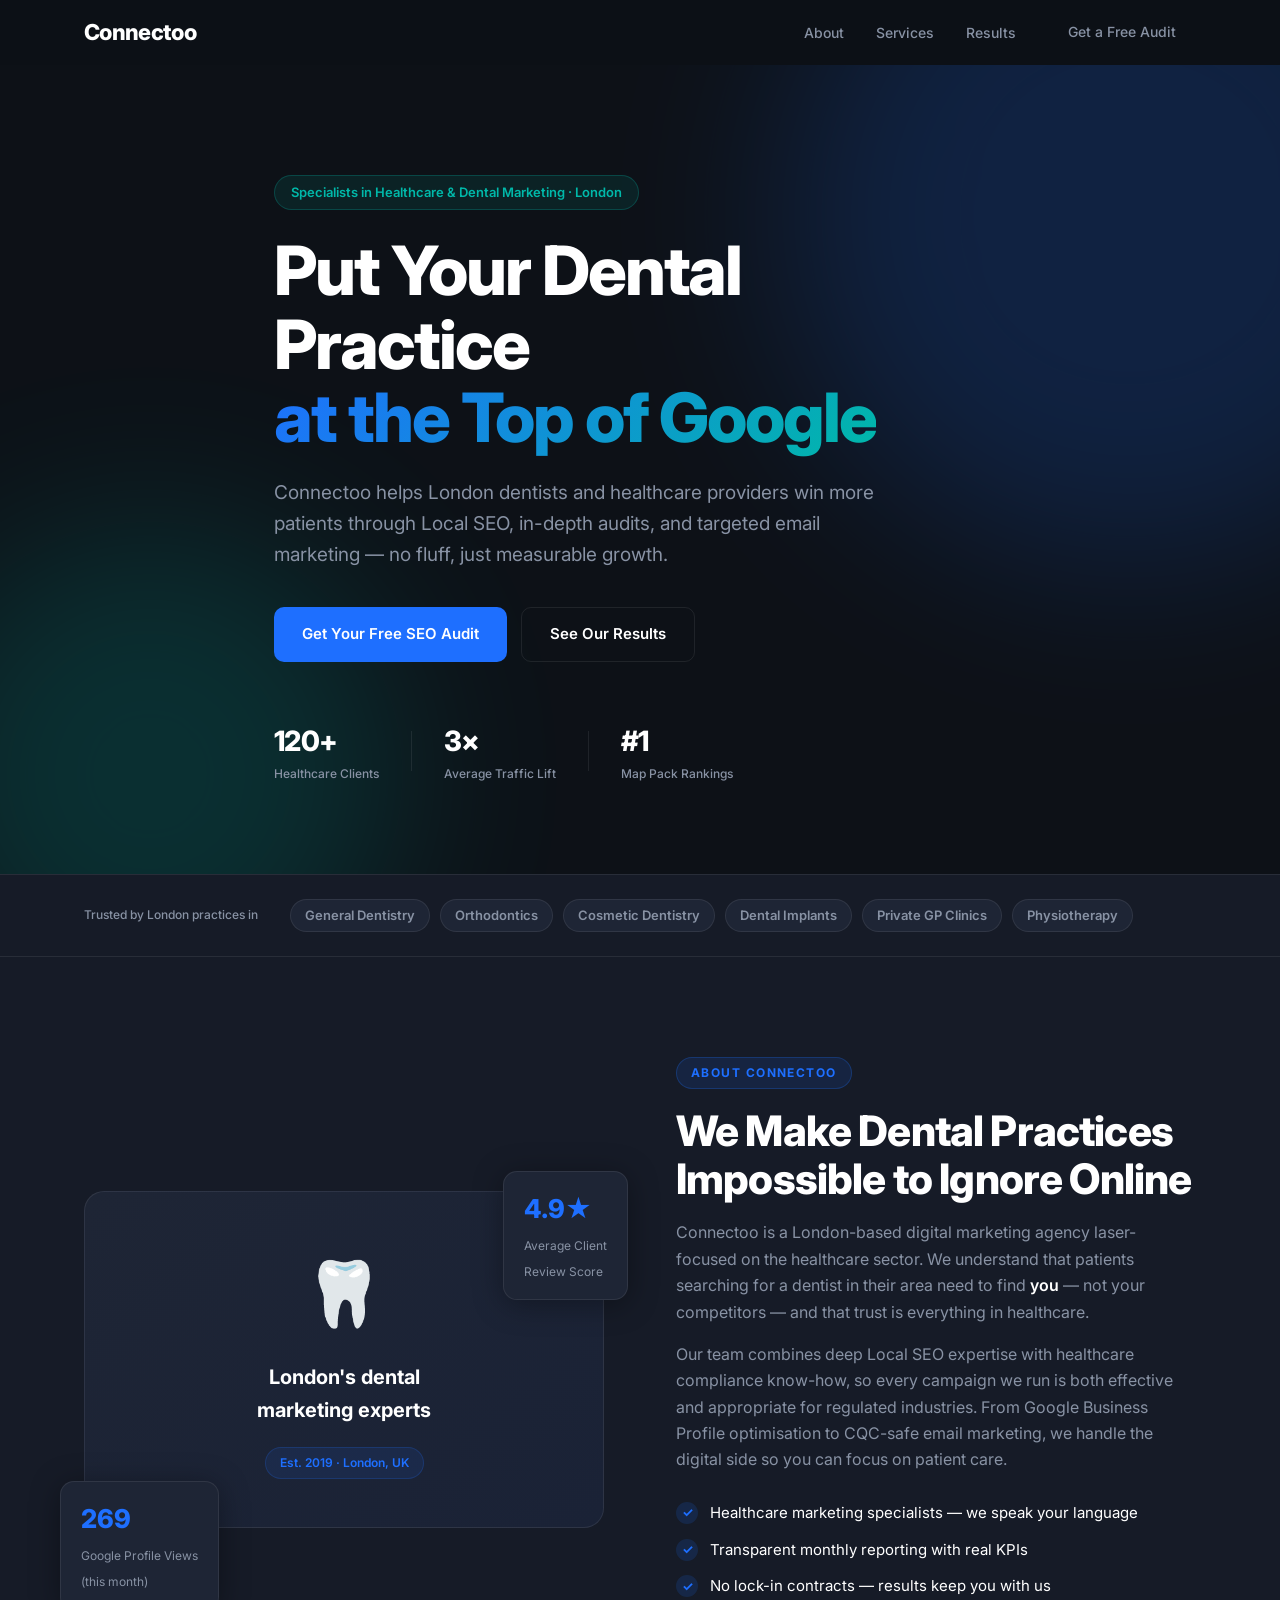
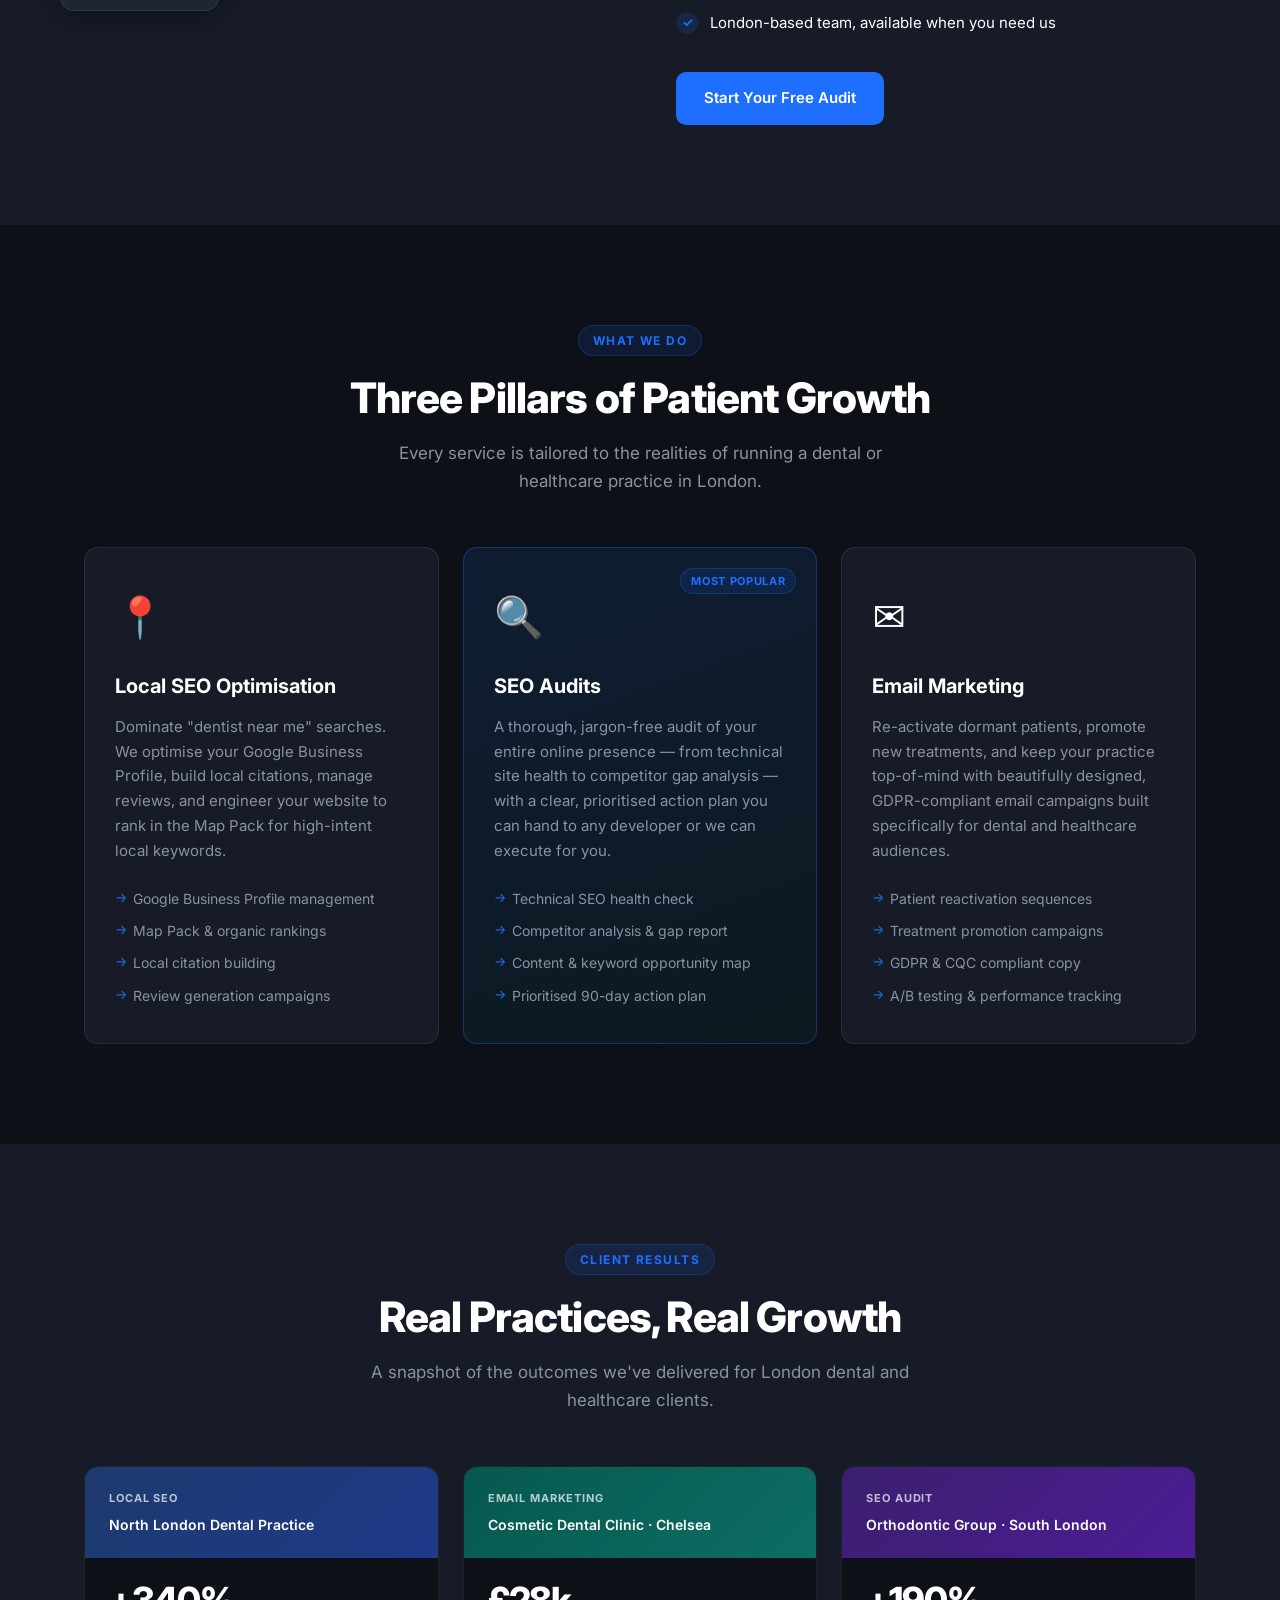
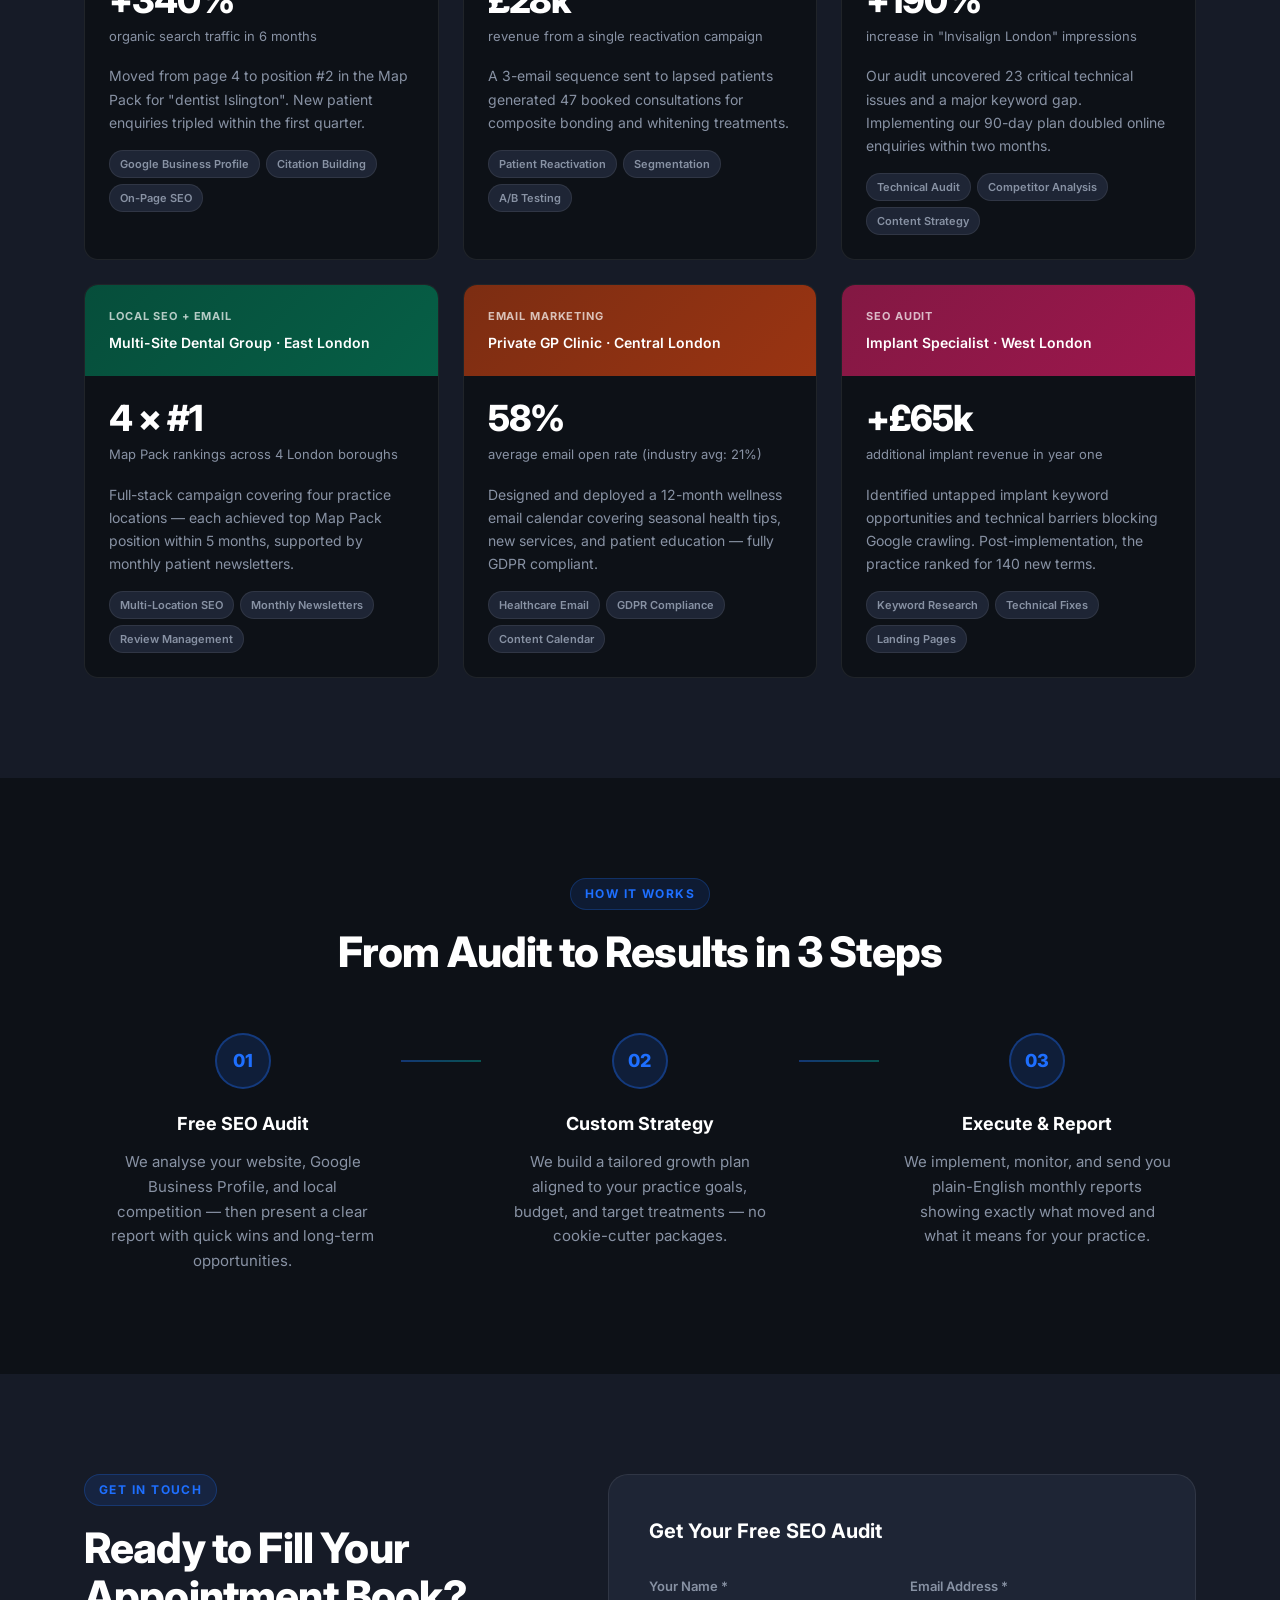
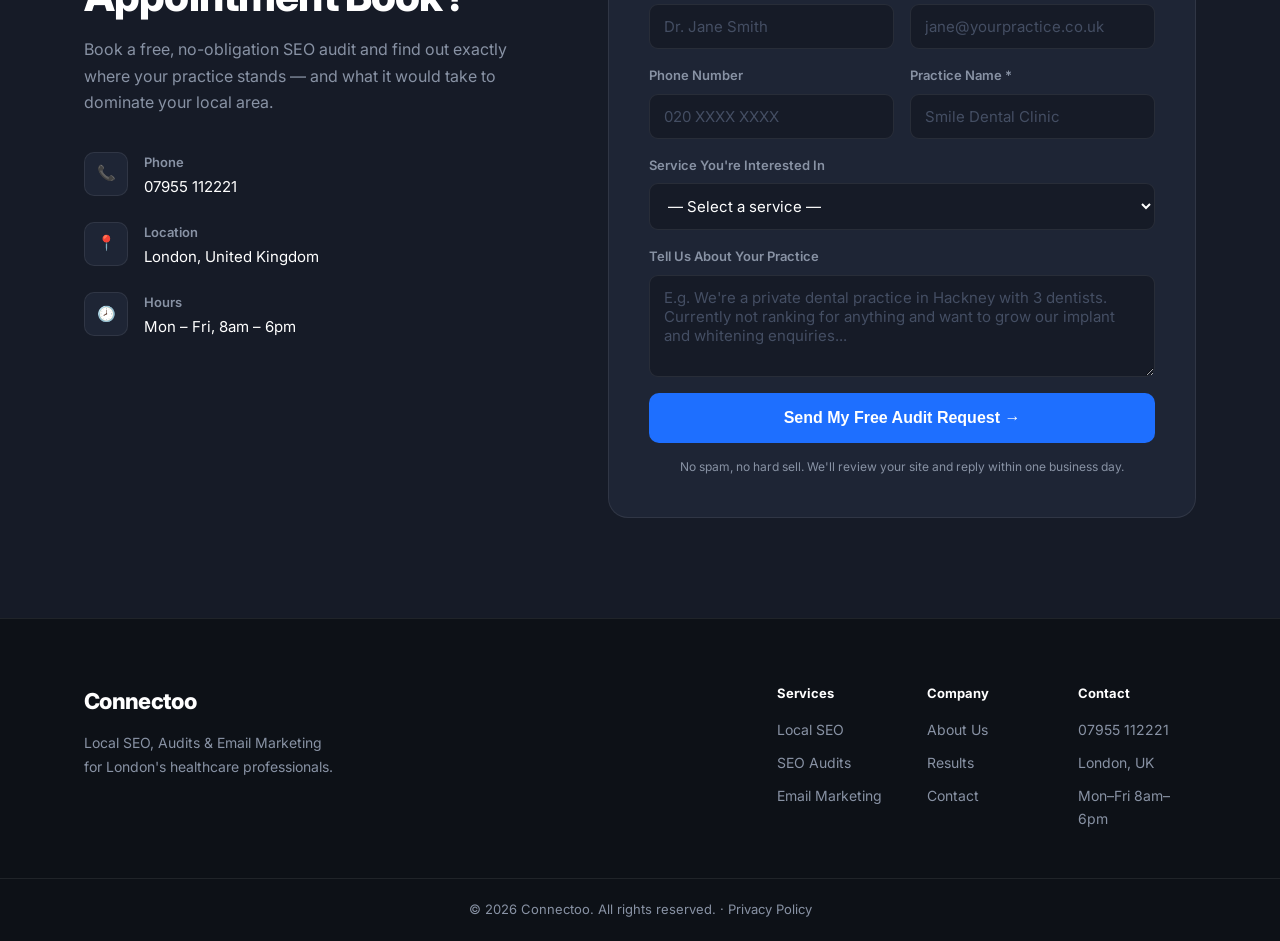
==== index.html @ f4552150 "Update index.html" ====
<!DOCTYPE html>
<html lang="en">
<head>
  <meta charset="UTF-8" />
  <meta name="viewport" content="width=device-width, initial-scale=1.0" />
  <title>Connectoo — Local SEO & Email Marketing for London Dentists</title>
  <link rel="stylesheet" href="style.css" />
  <link href="https://fonts.googleapis.com/css2?family=Inter:wght@300;400;500;600;700;800&display=swap" rel="stylesheet" />
</head>
<body>

  <!-- NAV -->
  <nav class="nav">
    <div class="container nav__inner">
      <a href="#" class="nav__logo">Connectoo</a>
      <ul class="nav__links">
        <li><a href="#about">About</a></li>
        <li><a href="#services">Services</a></li>
        <li><a href="#gallery">Results</a></li>
        <li><a href="#contact" class="btn btn--sm">Get a Free Audit</a></li>
      </ul>
      <button class="nav__burger" id="burger" aria-label="Toggle menu">
        <span></span><span></span><span></span>
      </button>
    </div>
  </nav>

  <!-- HERO -->
  <header class="hero">
    <div class="container hero__inner">
      <div class="hero__badge">Specialists in Healthcare & Dental Marketing · London</div>
      <h1 class="hero__headline">
        Put Your Dental Practice<br />
        <span class="gradient-text">at the Top of Google</span>
      </h1>
      <p class="hero__sub">
        Connectoo helps London dentists and healthcare providers win more patients through
        Local SEO, in-depth audits, and targeted email marketing — no fluff, just measurable growth.
      </p>
      <div class="hero__cta">
        <a href="#contact" class="btn btn--primary">Get Your Free SEO Audit</a>
        <a href="#gallery" class="btn btn--ghost">See Our Results</a>
      </div>
      <div class="hero__stats">
        <div class="stat">
          <span class="stat__num">120+</span>
          <span class="stat__label">Healthcare Clients</span>
        </div>
        <div class="stat__divider"></div>
        <div class="stat">
          <span class="stat__num">3×</span>
          <span class="stat__label">Average Traffic Lift</span>
        </div>
        <div class="stat__divider"></div>
        <div class="stat">
          <span class="stat__num">#1</span>
          <span class="stat__label">Map Pack Rankings</span>
        </div>
      </div>
    </div>
    <div class="hero__blob hero__blob--1"></div>
    <div class="hero__blob hero__blob--2"></div>
  </header>

  <!-- TRUST BAR -->
  <section class="trust">
    <div class="container trust__inner">
      <p class="trust__label">Trusted by London practices in</p>
      <div class="trust__logos">
        <span>General Dentistry</span>
        <span>Orthodontics</span>
        <span>Cosmetic Dentistry</span>
        <span>Dental Implants</span>
        <span>Private GP Clinics</span>
        <span>Physiotherapy</span>
      </div>
    </div>
  </section>

  <!-- ABOUT -->
  <section class="about section" id="about">
    <div class="container about__inner">
      <div class="about__image">
        <div class="about__image-card">
          <div class="about__image-icon">🦷</div>
          <p class="about__image-tagline">London's dental<br/>marketing experts</p>
          <div class="about__badge-pill">Est. 2019 · London, UK</div>
        </div>
        <div class="about__metric-card about__metric-card--1">
          <span class="about__metric-num">269</span>
          <span class="about__metric-label">Google Profile Views<br/>(this month)</span>
        </div>
        <div class="about__metric-card about__metric-card--2">
          <span class="about__metric-num">4.9★</span>
          <span class="about__metric-label">Average Client<br/>Review Score</span>
        </div>
      </div>
      <div class="about__content">
        <div class="section-label">About Connectoo</div>
        <h2 class="section-heading">We Make Dental Practices<br/>Impossible to Ignore Online</h2>
        <p>
          Connectoo is a London-based digital marketing agency laser-focused on the healthcare
          sector. We understand that patients searching for a dentist in their area need to find
          <em>you</em> — not your competitors — and that trust is everything in healthcare.
        </p>
        <p>
          Our team combines deep Local SEO expertise with healthcare compliance know-how,
          so every campaign we run is both effective and appropriate for regulated industries.
          From Google Business Profile optimisation to CQC-safe email marketing, we handle
          the digital side so you can focus on patient care.
        </p>
        <ul class="about__list">
          <li>
            <span class="about__list-icon">✓</span>
            Healthcare marketing specialists — we speak your language
          </li>
          <li>
            <span class="about__list-icon">✓</span>
            Transparent monthly reporting with real KPIs
          </li>
          <li>
            <span class="about__list-icon">✓</span>
            No lock-in contracts — results keep you with us
          </li>
          <li>
            <span class="about__list-icon">✓</span>
            London-based team, available when you need us
          </li>
        </ul>
        <a href="#contact" class="btn btn--primary">Start Your Free Audit</a>
      </div>
    </div>
  </section>

  <!-- SERVICES -->
  <section class="services section" id="services">
    <div class="container">
      <div class="section-label center">What We Do</div>
      <h2 class="section-heading center">Three Pillars of Patient Growth</h2>
      <p class="section-sub center">
        Every service is tailored to the realities of running a dental or healthcare practice in London.
      </p>
      <div class="services__grid">

        <div class="service-card">
          <div class="service-card__icon">📍</div>
          <h3>Local SEO Optimisation</h3>
          <p>
            Dominate "dentist near me" searches. We optimise your Google Business Profile,
            build local citations, manage reviews, and engineer your website to rank in
            the Map Pack for high-intent local keywords.
          </p>
          <ul class="service-card__list">
            <li>Google Business Profile management</li>
            <li>Map Pack & organic rankings</li>
            <li>Local citation building</li>
            <li>Review generation campaigns</li>
          </ul>
        </div>

        <div class="service-card service-card--featured">
          <div class="service-card__ribbon">Most Popular</div>
          <div class="service-card__icon">🔍</div>
          <h3>SEO Audits</h3>
          <p>
            A thorough, jargon-free audit of your entire online presence — from technical
            site health to competitor gap analysis — with a clear, prioritised action plan
            you can hand to any developer or we can execute for you.
          </p>
          <ul class="service-card__list">
            <li>Technical SEO health check</li>
            <li>Competitor analysis & gap report</li>
            <li>Content & keyword opportunity map</li>
            <li>Prioritised 90-day action plan</li>
          </ul>
        </div>

        <div class="service-card">
          <div class="service-card__icon">✉️</div>
          <h3>Email Marketing</h3>
          <p>
            Re-activate dormant patients, promote new treatments, and keep your practice
            top-of-mind with beautifully designed, GDPR-compliant email campaigns built
            specifically for dental and healthcare audiences.
          </p>
          <ul class="service-card__list">
            <li>Patient reactivation sequences</li>
            <li>Treatment promotion campaigns</li>
            <li>GDPR & CQC compliant copy</li>
            <li>A/B testing & performance tracking</li>
          </ul>
        </div>

      </div>
    </div>
  </section>

  <!-- GALLERY / RESULTS -->
  <section class="gallery section" id="gallery">
    <div class="container">
      <div class="section-label center">Client Results</div>
      <h2 class="section-heading center">Real Practices, Real Growth</h2>
      <p class="section-sub center">
        A snapshot of the outcomes we've delivered for London dental and healthcare clients.
      </p>
      <div class="gallery__grid">

        <div class="gallery__card">
          <div class="gallery__card-header gallery__card-header--blue">
            <span class="gallery__card-tag">Local SEO</span>
            <span class="gallery__card-type">North London Dental Practice</span>
          </div>
          <div class="gallery__card-body">
            <div class="gallery__metric">
              <span class="gallery__metric-big">+340%</span>
              <span class="gallery__metric-desc">organic search traffic in 6 months</span>
            </div>
            <p>Moved from page 4 to position #2 in the Map Pack for "dentist Islington". New patient enquiries tripled within the first quarter.</p>
            <div class="gallery__tags">
              <span>Google Business Profile</span>
              <span>Citation Building</span>
              <span>On-Page SEO</span>
            </div>
          </div>
        </div>

        <div class="gallery__card">
          <div class="gallery__card-header gallery__card-header--teal">
            <span class="gallery__card-tag">Email Marketing</span>
            <span class="gallery__card-type">Cosmetic Dental Clinic · Chelsea</span>
          </div>
          <div class="gallery__card-body">
            <div class="gallery__metric">
              <span class="gallery__metric-big">£28k</span>
              <span class="gallery__metric-desc">revenue from a single reactivation campaign</span>
            </div>
            <p>A 3-email sequence sent to lapsed patients generated 47 booked consultations for composite bonding and whitening treatments.</p>
            <div class="gallery__tags">
              <span>Patient Reactivation</span>
              <span>Segmentation</span>
              <span>A/B Testing</span>
            </div>
          </div>
        </div>

        <div class="gallery__card">
          <div class="gallery__card-header gallery__card-header--purple">
            <span class="gallery__card-tag">SEO Audit</span>
            <span class="gallery__card-type">Orthodontic Group · South London</span>
          </div>
          <div class="gallery__card-body">
            <div class="gallery__metric">
              <span class="gallery__metric-big">+190%</span>
              <span class="gallery__metric-desc">increase in "Invisalign London" impressions</span>
            </div>
            <p>Our audit uncovered 23 critical technical issues and a major keyword gap. Implementing our 90-day plan doubled online enquiries within two months.</p>
            <div class="gallery__tags">
              <span>Technical Audit</span>
              <span>Competitor Analysis</span>
              <span>Content Strategy</span>
            </div>
          </div>
        </div>

        <div class="gallery__card">
          <div class="gallery__card-header gallery__card-header--green">
            <span class="gallery__card-tag">Local SEO + Email</span>
            <span class="gallery__card-type">Multi-Site Dental Group · East London</span>
          </div>
          <div class="gallery__card-body">
            <div class="gallery__metric">
              <span class="gallery__metric-big">4 × #1</span>
              <span class="gallery__metric-desc">Map Pack rankings across 4 London boroughs</span>
            </div>
            <p>Full-stack campaign covering four practice locations — each achieved top Map Pack position within 5 months, supported by monthly patient newsletters.</p>
            <div class="gallery__tags">
              <span>Multi-Location SEO</span>
              <span>Monthly Newsletters</span>
              <span>Review Management</span>
            </div>
          </div>
        </div>

        <div class="gallery__card">
          <div class="gallery__card-header gallery__card-header--orange">
            <span class="gallery__card-tag">Email Marketing</span>
            <span class="gallery__card-type">Private GP Clinic · Central London</span>
          </div>
          <div class="gallery__card-body">
            <div class="gallery__metric">
              <span class="gallery__metric-big">58%</span>
              <span class="gallery__metric-desc">average email open rate (industry avg: 21%)</span>
            </div>
            <p>Designed and deployed a 12-month wellness email calendar covering seasonal health tips, new services, and patient education — fully GDPR compliant.</p>
            <div class="gallery__tags">
              <span>Healthcare Email</span>
              <span>GDPR Compliance</span>
              <span>Content Calendar</span>
            </div>
          </div>
        </div>

        <div class="gallery__card">
          <div class="gallery__card-header gallery__card-header--pink">
            <span class="gallery__card-tag">SEO Audit</span>
            <span class="gallery__card-type">Implant Specialist · West London</span>
          </div>
          <div class="gallery__card-body">
            <div class="gallery__metric">
              <span class="gallery__metric-big">+£65k</span>
              <span class="gallery__metric-desc">additional implant revenue in year one</span>
            </div>
            <p>Identified untapped implant keyword opportunities and technical barriers blocking Google crawling. Post-implementation, the practice ranked for 140 new terms.</p>
            <div class="gallery__tags">
              <span>Keyword Research</span>
              <span>Technical Fixes</span>
              <span>Landing Pages</span>
            </div>
          </div>
        </div>

      </div>
    </div>
  </section>

  <!-- PROCESS -->
  <section class="process section">
    <div class="container">
      <div class="section-label center">How It Works</div>
      <h2 class="section-heading center">From Audit to Results in 3 Steps</h2>
      <div class="process__steps">
        <div class="process__step">
          <div class="process__step-num">01</div>
          <h3>Free SEO Audit</h3>
          <p>We analyse your website, Google Business Profile, and local competition — then present a clear report with quick wins and long-term opportunities.</p>
        </div>
        <div class="process__connector"></div>
        <div class="process__step">
          <div class="process__step-num">02</div>
          <h3>Custom Strategy</h3>
          <p>We build a tailored growth plan aligned to your practice goals, budget, and target treatments — no cookie-cutter packages.</p>
        </div>
        <div class="process__connector"></div>
        <div class="process__step">
          <div class="process__step-num">03</div>
          <h3>Execute & Report</h3>
          <p>We implement, monitor, and send you plain-English monthly reports showing exactly what moved and what it means for your practice.</p>
        </div>
      </div>
    </div>
  </section>

  <!-- CONTACT -->
  <section class="contact section" id="contact">
    <div class="container contact__inner">
      <div class="contact__info">
        <div class="section-label">Get in Touch</div>
        <h2 class="section-heading">Ready to Fill Your<br/>Appointment Book?</h2>
        <p>
          Book a free, no-obligation SEO audit and find out exactly where your practice
          stands — and what it would take to dominate your local area.
        </p>
        <div class="contact__details">
          <div class="contact__detail">
            <span class="contact__detail-icon">📞</span>
            <div>
              <strong>Phone</strong>
              <a href="tel:07955112221">07955 112221</a>
            </div>
          </div>
          <div class="contact__detail">
            <span class="contact__detail-icon">📍</span>
            <div>
              <strong>Location</strong>
              <span>London, United Kingdom</span>
            </div>
          </div>
          <div class="contact__detail">
            <span class="contact__detail-icon">🕗</span>
            <div>
              <strong>Hours</strong>
              <span>Mon – Fri, 8am – 6pm</span>
            </div>
          </div>
        </div>
      </div>
      <div class="contact__form-wrap">
        <form class="contact__form" id="contactForm" novalidate>
          <h3>Get Your Free SEO Audit</h3>
          <div class="form__row">
            <div class="form__group">
              <label for="name">Your Name *</label>
              <input type="text" id="name" name="name" placeholder="Dr. Jane Smith" required />
            </div>
            <div class="form__group">
              <label for="email">Email Address *</label>
              <input type="email" id="email" name="email" placeholder="jane@yourpractice.co.uk" required />
            </div>
          </div>
          <div class="form__row">
            <div class="form__group">
              <label for="phone">Phone Number</label>
              <input type="tel" id="phone" name="phone" placeholder="020 XXXX XXXX" />
            </div>
            <div class="form__group">
              <label for="practice">Practice Name *</label>
              <input type="text" id="practice" name="practice" placeholder="Smile Dental Clinic" required />
            </div>
          </div>
          <div class="form__group">
            <label for="service">Service You're Interested In</label>
            <select id="service" name="service">
              <option value="">— Select a service —</option>
              <option value="local-seo">Local SEO Optimisation</option>
              <option value="audit">SEO Audit</option>
              <option value="email">Email Marketing</option>
              <option value="all">Full Growth Package</option>
            </select>
          </div>
          <div class="form__group">
            <label for="message">Tell Us About Your Practice</label>
            <textarea id="message" name="message" rows="4" placeholder="E.g. We're a private dental practice in Hackney with 3 dentists. Currently not ranking for anything and want to grow our implant and whitening enquiries..."></textarea>
          </div>
          <button type="submit" class="btn btn--primary btn--full">
            Send My Free Audit Request →
          </button>
          <p class="form__disclaimer">
            No spam, no hard sell. We'll review your site and reply within one business day.
          </p>
          <div class="form__success" id="formSuccess">
            ✅ Thank you! We'll be in touch within one business day.
          </div>
        </form>
      </div>
    </div>
  </section>

  <!-- FOOTER -->
  <footer class="footer">
    <div class="container footer__inner">
      <div class="footer__brand">
        <span class="nav__logo">Connectoo</span>
        <p>Local SEO, Audits & Email Marketing<br/>for London's healthcare professionals.</p>
      </div>
      <div class="footer__links">
        <div class="footer__col">
          <strong>Services</strong>
          <a href="#services">Local SEO</a>
          <a href="#services">SEO Audits</a>
          <a href="#services">Email Marketing</a>
        </div>
        <div class="footer__col">
          <strong>Company</strong>
          <a href="#about">About Us</a>
          <a href="#gallery">Results</a>
          <a href="#contact">Contact</a>
        </div>
        <div class="footer__col">
          <strong>Contact</strong>
          <a href="tel:07955112221">07955 112221</a>
          <span>London, UK</span>
          <span>Mon–Fri 8am–6pm</span>
        </div>
      </div>
    </div>
    <div class="footer__bottom">
      <p>© 2026 Connectoo. All rights reserved. · <a href="#">Privacy Policy</a></p>
    </div>
  </footer>

  <script>
    // Mobile nav toggle
    const burger = document.getElementById('burger');
    const navLinks = document.querySelector('.nav__links');
    burger.addEventListener('click', () => {
      navLinks.classList.toggle('nav__links--open');
      burger.classList.toggle('nav__burger--open');
    });

    // Smooth scroll for nav links
    document.querySelectorAll('a[href^="#"]').forEach(a => {
      a.addEventListener('click', e => {
        const target = document.querySelector(a.getAttribute('href'));
        if (target) {
          e.preventDefault();
          navLinks.classList.remove('nav__links--open');
          target.scrollIntoView({ behavior: 'smooth', block: 'start' });
        }
      });
    });

    // Sticky nav shadow
    window.addEventListener('scroll', () => {
      document.querySelector('.nav').classList.toggle('nav--scrolled', window.scrollY > 10);
    });

    // Form submit
    document.getElementById('contactForm').addEventListener('submit', function(e) {
      e.preventDefault();
      const required = this.querySelectorAll('[required]');
      let valid = true;
      required.forEach(field => {
        field.classList.remove('error');
        if (!field.value.trim()) { field.classList.add('error'); valid = false; }
      });
      if (valid) {
        this.querySelectorAll('input,select,textarea,button').forEach(el => el.disabled = true);
        document.getElementById('formSuccess').style.display = 'block';
      }
    });
  </script>

</body>
</html>
---- style.css ----
/* ============================================================
   CONNECTOO — style.css
   ============================================================ */

*, *::before, *::after { box-sizing: border-box; margin: 0; padding: 0; }

:root {
  --blue:    #1e6fff;
  --blue-dk: #1358d6;
  --teal:    #00b8a9;
  --purple:  #7c3aed;
  --green:   #059669;
  --orange:  #ea580c;
  --pink:    #db2777;
  --dark:    #0d1117;
  --dark-2:  #161b27;
  --dark-3:  #1e2535;
  --muted:   #8892a4;
  --border:  rgba(255,255,255,0.08);
  --white:   #ffffff;
  --radius:  14px;
  --shadow:  0 4px 30px rgba(0,0,0,0.35);
}

html { scroll-behavior: smooth; }

body {
  font-family: 'Inter', system-ui, sans-serif;
  background: var(--dark);
  color: var(--white);
  line-height: 1.65;
  font-size: 16px;
  overflow-x: hidden;
}

/* ---- UTILITIES ---- */
.container { max-width: 1160px; margin: 0 auto; padding: 0 24px; }
.section    { padding: 100px 0; }
.center     { text-align: center; }

.section-label {
  display: inline-block;
  font-size: 12px;
  font-weight: 700;
  letter-spacing: .12em;
  text-transform: uppercase;
  color: var(--blue);
  background: rgba(30,111,255,.12);
  border: 1px solid rgba(30,111,255,.25);
  border-radius: 99px;
  padding: 5px 14px;
  margin-bottom: 18px;
}
.section-label.center { display: table; margin-left: auto; margin-right: auto; }

.section-heading {
  font-size: clamp(28px, 4vw, 42px);
  font-weight: 800;
  line-height: 1.15;
  margin-bottom: 16px;
  letter-spacing: -.02em;
}

.section-sub {
  color: var(--muted);
  max-width: 560px;
  margin: 0 auto 52px;
  font-size: 17px;
}

.gradient-text {
  background: linear-gradient(135deg, var(--blue) 0%, var(--teal) 100%);
  -webkit-background-clip: text;
  -webkit-text-fill-color: transparent;
  background-clip: text;
}

/* ---- BUTTONS ---- */
.btn {
  display: inline-flex;
  align-items: center;
  gap: 8px;
  padding: 14px 28px;
  border-radius: 10px;
  font-weight: 600;
  font-size: 15px;
  text-decoration: none;
  cursor: pointer;
  border: none;
  transition: all .2s ease;
  white-space: nowrap;
}
.btn--sm    { padding: 9px 20px; font-size: 14px; }
.btn--full  { width: 100%; justify-content: center; font-size: 16px; padding: 16px; }
.btn--primary {
  background: var(--blue);
  color: var(--white);
}
.btn--primary:hover { background: var(--blue-dk); transform: translateY(-1px); box-shadow: 0 6px 24px rgba(30,111,255,.45); }
.btn--ghost {
  background: transparent;
  color: var(--white);
  border: 1px solid var(--border);
}
.btn--ghost:hover { border-color: rgba(255,255,255,.3); background: rgba(255,255,255,.06); }

/* ============================================================
   NAV
   ============================================================ */
.nav {
  position: sticky;
  top: 0;
  z-index: 100;
  background: rgba(13,17,23,.8);
  backdrop-filter: blur(16px);
  -webkit-backdrop-filter: blur(16px);
  border-bottom: 1px solid transparent;
  transition: border-color .3s, box-shadow .3s;
}
.nav--scrolled { border-bottom-color: var(--border); box-shadow: 0 2px 20px rgba(0,0,0,.4); }

.nav__inner {
  display: flex;
  align-items: center;
  justify-content: space-between;
  height: 64px;
}

.nav__logo {
  font-size: 22px;
  font-weight: 800;
  text-decoration: none;
  color: var(--white);
  letter-spacing: -.03em;
}

.nav__links {
  display: flex;
  align-items: center;
  gap: 32px;
  list-style: none;
}
.nav__links a {
  text-decoration: none;
  color: var(--muted);
  font-size: 14px;
  font-weight: 500;
  transition: color .2s;
}
.nav__links a:hover { color: var(--white); }

.nav__burger {
  display: none;
  flex-direction: column;
  gap: 5px;
  background: none;
  border: none;
  cursor: pointer;
  padding: 4px;
}
.nav__burger span {
  display: block;
  width: 22px;
  height: 2px;
  background: var(--white);
  border-radius: 2px;
  transition: all .25s;
}
.nav__burger--open span:nth-child(1) { transform: translateY(7px) rotate(45deg); }
.nav__burger--open span:nth-child(2) { opacity: 0; }
.nav__burger--open span:nth-child(3) { transform: translateY(-7px) rotate(-45deg); }

/* ============================================================
   HERO
   ============================================================ */
.hero {
  position: relative;
  padding: 110px 0 90px;
  overflow: hidden;
}

.hero__blob {
  position: absolute;
  border-radius: 50%;
  filter: blur(90px);
  opacity: .18;
  pointer-events: none;
}
.hero__blob--1 {
  width: 700px; height: 700px;
  background: var(--blue);
  top: -200px; right: -200px;
}
.hero__blob--2 {
  width: 500px; height: 500px;
  background: var(--teal);
  bottom: -150px; left: -100px;
}

.hero__inner { position: relative; z-index: 1; max-width: 780px; }

.hero__badge {
  display: inline-block;
  font-size: 13px;
  font-weight: 600;
  color: var(--teal);
  background: rgba(0,184,169,.1);
  border: 1px solid rgba(0,184,169,.25);
  border-radius: 99px;
  padding: 6px 16px;
  margin-bottom: 24px;
}

.hero__headline {
  font-size: clamp(38px, 6vw, 68px);
  font-weight: 800;
  line-height: 1.08;
  letter-spacing: -.03em;
  margin-bottom: 22px;
}

.hero__sub {
  font-size: clamp(16px, 2vw, 19px);
  color: var(--muted);
  max-width: 600px;
  margin-bottom: 36px;
}

.hero__cta {
  display: flex;
  gap: 14px;
  flex-wrap: wrap;
  margin-bottom: 56px;
}

.hero__stats {
  display: flex;
  align-items: center;
  gap: 32px;
  flex-wrap: wrap;
}
.stat { display: flex; flex-direction: column; }
.stat__num   { font-size: 28px; font-weight: 800; letter-spacing: -.02em; }
.stat__label { font-size: 12px; color: var(--muted); font-weight: 500; }
.stat__divider {
  width: 1px;
  height: 40px;
  background: var(--border);
}

/* ============================================================
   TRUST BAR
   ============================================================ */
.trust {
  border-top: 1px solid var(--border);
  border-bottom: 1px solid var(--border);
  padding: 24px 0;
  background: var(--dark-2);
}
.trust__inner { display: flex; align-items: center; gap: 32px; flex-wrap: wrap; }
.trust__label { font-size: 12px; color: var(--muted); white-space: nowrap; font-weight: 500; }
.trust__logos {
  display: flex;
  gap: 10px;
  flex-wrap: wrap;
}
.trust__logos span {
  font-size: 13px;
  font-weight: 600;
  padding: 5px 14px;
  border-radius: 99px;
  background: var(--dark-3);
  border: 1px solid var(--border);
  color: var(--muted);
}

/* ============================================================
   ABOUT
   ============================================================ */
.about { background: var(--dark-2); }

.about__inner {
  display: grid;
  grid-template-columns: 1fr 1fr;
  gap: 72px;
  align-items: center;
}

.about__image {
  position: relative;
  min-height: 400px;
}
.about__image-card {
  background: linear-gradient(145deg, var(--dark-3), #1a2236);
  border: 1px solid var(--border);
  border-radius: 20px;
  padding: 48px 40px;
  text-align: center;
}
.about__image-icon { font-size: 64px; margin-bottom: 16px; display: block; }
.about__image-tagline { font-size: 20px; font-weight: 700; margin-bottom: 20px; }
.about__badge-pill {
  display: inline-block;
  font-size: 12px;
  font-weight: 600;
  color: var(--blue);
  background: rgba(30,111,255,.1);
  border: 1px solid rgba(30,111,255,.2);
  border-radius: 99px;
  padding: 5px 14px;
}

.about__metric-card {
  position: absolute;
  background: var(--dark-3);
  border: 1px solid var(--border);
  border-radius: 14px;
  padding: 16px 20px;
  box-shadow: var(--shadow);
}
.about__metric-card--1 { bottom: -20px; left: -24px; }
.about__metric-card--2 { top: -20px; right: -24px; }
.about__metric-num  { display: block; font-size: 26px; font-weight: 800; color: var(--blue); }
.about__metric-label { font-size: 12px; color: var(--muted); line-height: 1.4; }

.about__content p {
  color: var(--muted);
  margin-bottom: 16px;
  font-size: 16px;
}
.about__content em { color: var(--white); font-style: normal; font-weight: 600; }

.about__list {
  list-style: none;
  margin: 28px 0 36px;
  display: flex;
  flex-direction: column;
  gap: 12px;
}
.about__list li { display: flex; align-items: flex-start; gap: 12px; font-size: 15px; }
.about__list-icon {
  display: inline-flex;
  align-items: center;
  justify-content: center;
  width: 22px;
  height: 22px;
  min-width: 22px;
  border-radius: 50%;
  background: rgba(30,111,255,.15);
  color: var(--blue);
  font-size: 13px;
  font-weight: 700;
  margin-top: 1px;
}

/* ============================================================
   SERVICES
   ============================================================ */
.services { background: var(--dark); }

.services__grid {
  display: grid;
  grid-template-columns: repeat(3, 1fr);
  gap: 24px;
}

.service-card {
  position: relative;
  background: var(--dark-2);
  border: 1px solid var(--border);
  border-radius: var(--radius);
  padding: 36px 30px;
  transition: transform .25s, border-color .25s;
}
.service-card:hover { transform: translateY(-4px); border-color: rgba(30,111,255,.4); }

.service-card--featured {
  background: linear-gradient(160deg, rgba(30,111,255,.12) 0%, rgba(0,184,169,.06) 100%);
  border-color: rgba(30,111,255,.35);
}

.service-card__ribbon {
  position: absolute;
  top: 20px; right: 20px;
  font-size: 11px;
  font-weight: 700;
  letter-spacing: .06em;
  text-transform: uppercase;
  color: var(--blue);
  background: rgba(30,111,255,.12);
  border: 1px solid rgba(30,111,255,.25);
  border-radius: 99px;
  padding: 3px 10px;
}

.service-card__icon { font-size: 40px; margin-bottom: 20px; display: block; }

.service-card h3 {
  font-size: 20px;
  font-weight: 700;
  margin-bottom: 12px;
}

.service-card p {
  color: var(--muted);
  font-size: 15px;
  margin-bottom: 24px;
}

.service-card__list {
  list-style: none;
  display: flex;
  flex-direction: column;
  gap: 9px;
}
.service-card__list li {
  font-size: 14px;
  color: var(--muted);
  padding-left: 18px;
  position: relative;
}
.service-card__list li::before {
  content: '→';
  position: absolute;
  left: 0;
  color: var(--blue);
  font-size: 13px;
}

/* ============================================================
   GALLERY
   ============================================================ */
.gallery { background: var(--dark-2); }

.gallery__grid {
  display: grid;
  grid-template-columns: repeat(3, 1fr);
  gap: 24px;
}

.gallery__card {
  background: var(--dark);
  border: 1px solid var(--border);
  border-radius: var(--radius);
  overflow: hidden;
  transition: transform .25s, box-shadow .25s;
}
.gallery__card:hover { transform: translateY(-4px); box-shadow: 0 12px 40px rgba(0,0,0,.5); }

.gallery__card-header {
  padding: 22px 24px;
  display: flex;
  flex-direction: column;
  gap: 6px;
}
.gallery__card-header--blue   { background: linear-gradient(135deg, #1e3a6e, #1e3a8a); }
.gallery__card-header--teal   { background: linear-gradient(135deg, #065850, #0d6e63); }
.gallery__card-header--purple { background: linear-gradient(135deg, #3b1f6e, #4c1d95); }
.gallery__card-header--green  { background: linear-gradient(135deg, #064e3b, #065f46); }
.gallery__card-header--orange { background: linear-gradient(135deg, #7c2d12, #9a3412); }
.gallery__card-header--pink   { background: linear-gradient(135deg, #831843, #9d174d); }

.gallery__card-tag {
  font-size: 11px;
  font-weight: 700;
  letter-spacing: .08em;
  text-transform: uppercase;
  opacity: .7;
}
.gallery__card-type { font-size: 14px; font-weight: 600; }

.gallery__card-body { padding: 24px; }

.gallery__metric { margin-bottom: 16px; }
.gallery__metric-big {
  display: block;
  font-size: 36px;
  font-weight: 800;
  letter-spacing: -.03em;
  line-height: 1;
  margin-bottom: 4px;
}
.gallery__metric-desc { font-size: 13px; color: var(--muted); }

.gallery__card-body p { font-size: 14px; color: var(--muted); margin-bottom: 16px; }

.gallery__tags { display: flex; flex-wrap: wrap; gap: 6px; }
.gallery__tags span {
  font-size: 11px;
  font-weight: 600;
  padding: 4px 10px;
  border-radius: 99px;
  background: var(--dark-3);
  border: 1px solid var(--border);
  color: var(--muted);
}

/* ============================================================
   PROCESS
   ============================================================ */
.process { background: var(--dark); }

.process__steps {
  display: flex;
  align-items: flex-start;
  gap: 0;
  margin-top: 56px;
}

.process__step {
  flex: 1;
  text-align: center;
  padding: 0 24px;
}

.process__step-num {
  display: inline-flex;
  align-items: center;
  justify-content: center;
  width: 56px;
  height: 56px;
  border-radius: 50%;
  background: rgba(30,111,255,.15);
  border: 2px solid rgba(30,111,255,.35);
  font-size: 18px;
  font-weight: 800;
  color: var(--blue);
  margin-bottom: 20px;
}

.process__step h3 { font-size: 18px; font-weight: 700; margin-bottom: 12px; }
.process__step p  { font-size: 15px; color: var(--muted); }

.process__connector {
  width: 80px;
  min-width: 80px;
  height: 2px;
  background: linear-gradient(90deg, rgba(30,111,255,.4), rgba(0,184,169,.4));
  margin-top: 27px;
}

/* ============================================================
   CONTACT
   ============================================================ */
.contact { background: var(--dark-2); }

.contact__inner {
  display: grid;
  grid-template-columns: 1fr 1.3fr;
  gap: 72px;
  align-items: start;
}

.contact__info p { color: var(--muted); margin-bottom: 36px; font-size: 16px; }

.contact__details { display: flex; flex-direction: column; gap: 22px; }
.contact__detail  { display: flex; align-items: flex-start; gap: 16px; }
.contact__detail-icon {
  font-size: 22px;
  width: 44px;
  height: 44px;
  border-radius: 10px;
  background: var(--dark-3);
  border: 1px solid var(--border);
  display: flex;
  align-items: center;
  justify-content: center;
  flex-shrink: 0;
}
.contact__detail > div { display: flex; flex-direction: column; gap: 2px; }
.contact__detail strong { font-size: 13px; color: var(--muted); font-weight: 600; }
.contact__detail a, .contact__detail span { font-size: 15px; color: var(--white); text-decoration: none; }
.contact__detail a:hover { color: var(--blue); }

/* FORM */
.contact__form-wrap {
  background: var(--dark-3);
  border: 1px solid var(--border);
  border-radius: 20px;
  padding: 40px;
}
.contact__form h3 { font-size: 20px; font-weight: 700; margin-bottom: 28px; }

.form__row { display: grid; grid-template-columns: 1fr 1fr; gap: 16px; }

.form__group {
  display: flex;
  flex-direction: column;
  gap: 7px;
  margin-bottom: 16px;
}
.form__group label {
  font-size: 13px;
  font-weight: 600;
  color: var(--muted);
}
.form__group input,
.form__group select,
.form__group textarea {
  background: var(--dark-2);
  border: 1px solid var(--border);
  border-radius: 9px;
  padding: 12px 14px;
  color: var(--white);
  font-family: inherit;
  font-size: 15px;
  transition: border-color .2s;
  outline: none;
  width: 100%;
}
.form__group input::placeholder,
.form__group textarea::placeholder { color: #444e63; }
.form__group input:focus,
.form__group select:focus,
.form__group textarea:focus { border-color: var(--blue); }
.form__group select option { background: var(--dark-2); }
.form__group input.error,
.form__group select.error,
.form__group textarea.error { border-color: #ef4444; }

.form__disclaimer {
  text-align: center;
  font-size: 12px;
  color: var(--muted);
  margin-top: 14px;
}

.form__success {
  display: none;
  margin-top: 18px;
  padding: 14px 18px;
  background: rgba(5,150,105,.15);
  border: 1px solid rgba(5,150,105,.35);
  border-radius: 10px;
  color: #34d399;
  font-size: 14px;
  font-weight: 600;
  text-align: center;
}

/* ============================================================
   FOOTER
   ============================================================ */
.footer {
  background: var(--dark);
  border-top: 1px solid var(--border);
  padding-top: 64px;
}

.footer__inner {
  display: grid;
  grid-template-columns: 1.5fr 1fr;
  gap: 64px;
  padding-bottom: 48px;
}

.footer__brand .nav__logo { display: block; margin-bottom: 12px; }
.footer__brand p { font-size: 14px; color: var(--muted); line-height: 1.7; }

.footer__links { display: grid; grid-template-columns: repeat(3, 1fr); gap: 32px; }

.footer__col {
  display: flex;
  flex-direction: column;
  gap: 10px;
}
.footer__col strong { font-size: 13px; font-weight: 700; margin-bottom: 4px; }
.footer__col a, .footer__col span {
  font-size: 14px;
  color: var(--muted);
  text-decoration: none;
  transition: color .2s;
}
.footer__col a:hover { color: var(--white); }

.footer__bottom {
  border-top: 1px solid var(--border);
  padding: 20px 24px;
  text-align: center;
  font-size: 13px;
  color: var(--muted);
}
.footer__bottom a { color: var(--muted); text-decoration: none; }
.footer__bottom a:hover { color: var(--white); }

/* ============================================================
   RESPONSIVE
   ============================================================ */
@media (max-width: 1024px) {
  .services__grid  { grid-template-columns: 1fr 1fr; }
  .gallery__grid   { grid-template-columns: 1fr 1fr; }
}

@media (max-width: 768px) {
  .services__grid  { grid-template-columns: 1fr; max-width: 500px; margin: 0 auto; }
  .gallery__grid   { grid-template-columns: 1fr; }
  .about__inner    { grid-template-columns: 1fr; }
  .about__image    { display: none; }
  .contact__inner  { grid-template-columns: 1fr; gap: 48px; }
  .footer__inner   { grid-template-columns: 1fr; gap: 40px; }
  .process__steps  { flex-direction: column; align-items: center; gap: 0; }
  .process__connector { width: 2px; height: 40px; background: linear-gradient(180deg, rgba(30,111,255,.4), rgba(0,184,169,.4)); }
  .footer__links   { grid-template-columns: repeat(3, 1fr); }
}

@media (max-width: 640px) {
  .section { padding: 64px 0; }
  .gallery__grid { grid-template-columns: 1fr; }
  .hero__cta { flex-direction: column; }
  .form__row { grid-template-columns: 1fr; }
  .footer__links { grid-template-columns: 1fr 1fr; }
  .nav__links {
    display: none;
    position: absolute;
    top: 64px; left: 0; right: 0;
    background: var(--dark-2);
    border-bottom: 1px solid var(--border);
    flex-direction: column;
    align-items: stretch;
    padding: 16px 24px 24px;
    gap: 0;
  }
  .nav__links--open { display: flex; }
  .nav__links li { border-bottom: 1px solid var(--border); }
  .nav__links a  { display: block; padding: 14px 0; color: var(--white); }
  .nav__burger   { display: flex; }
  .nav { position: relative; }
}
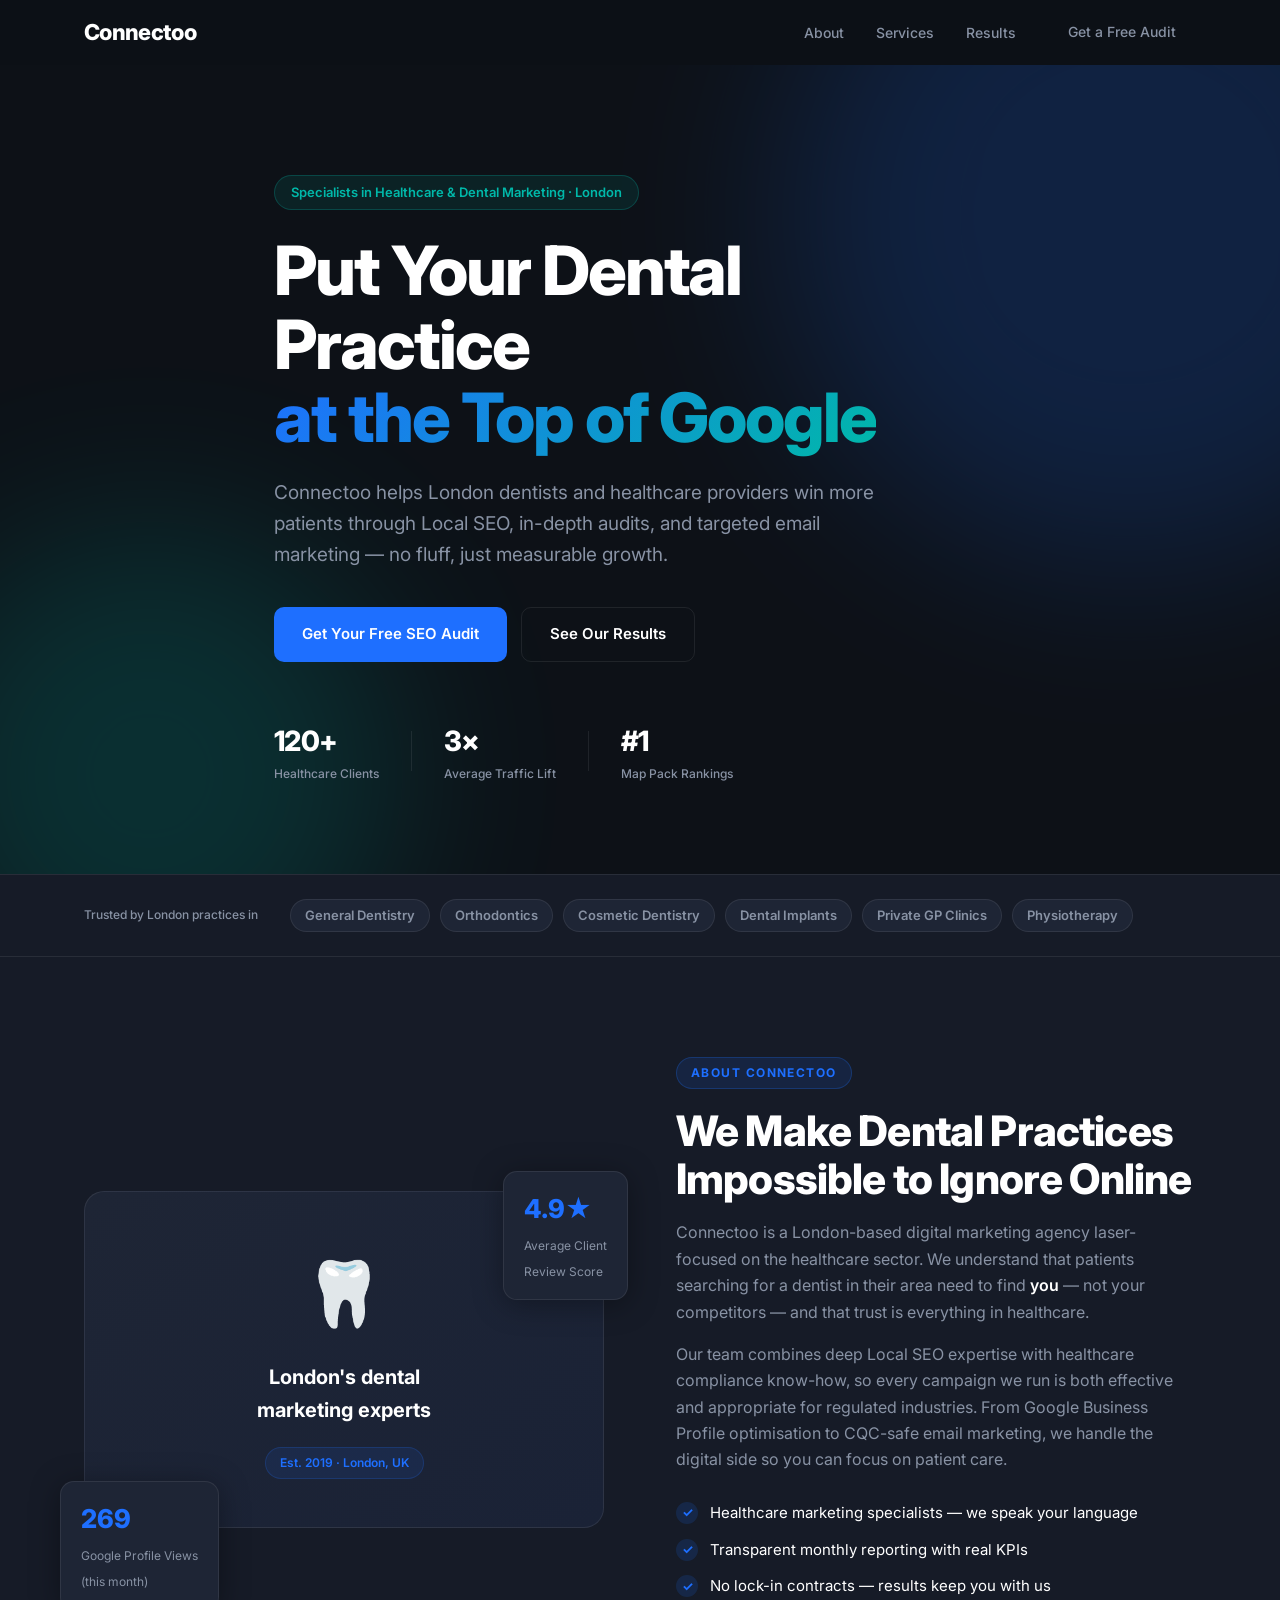
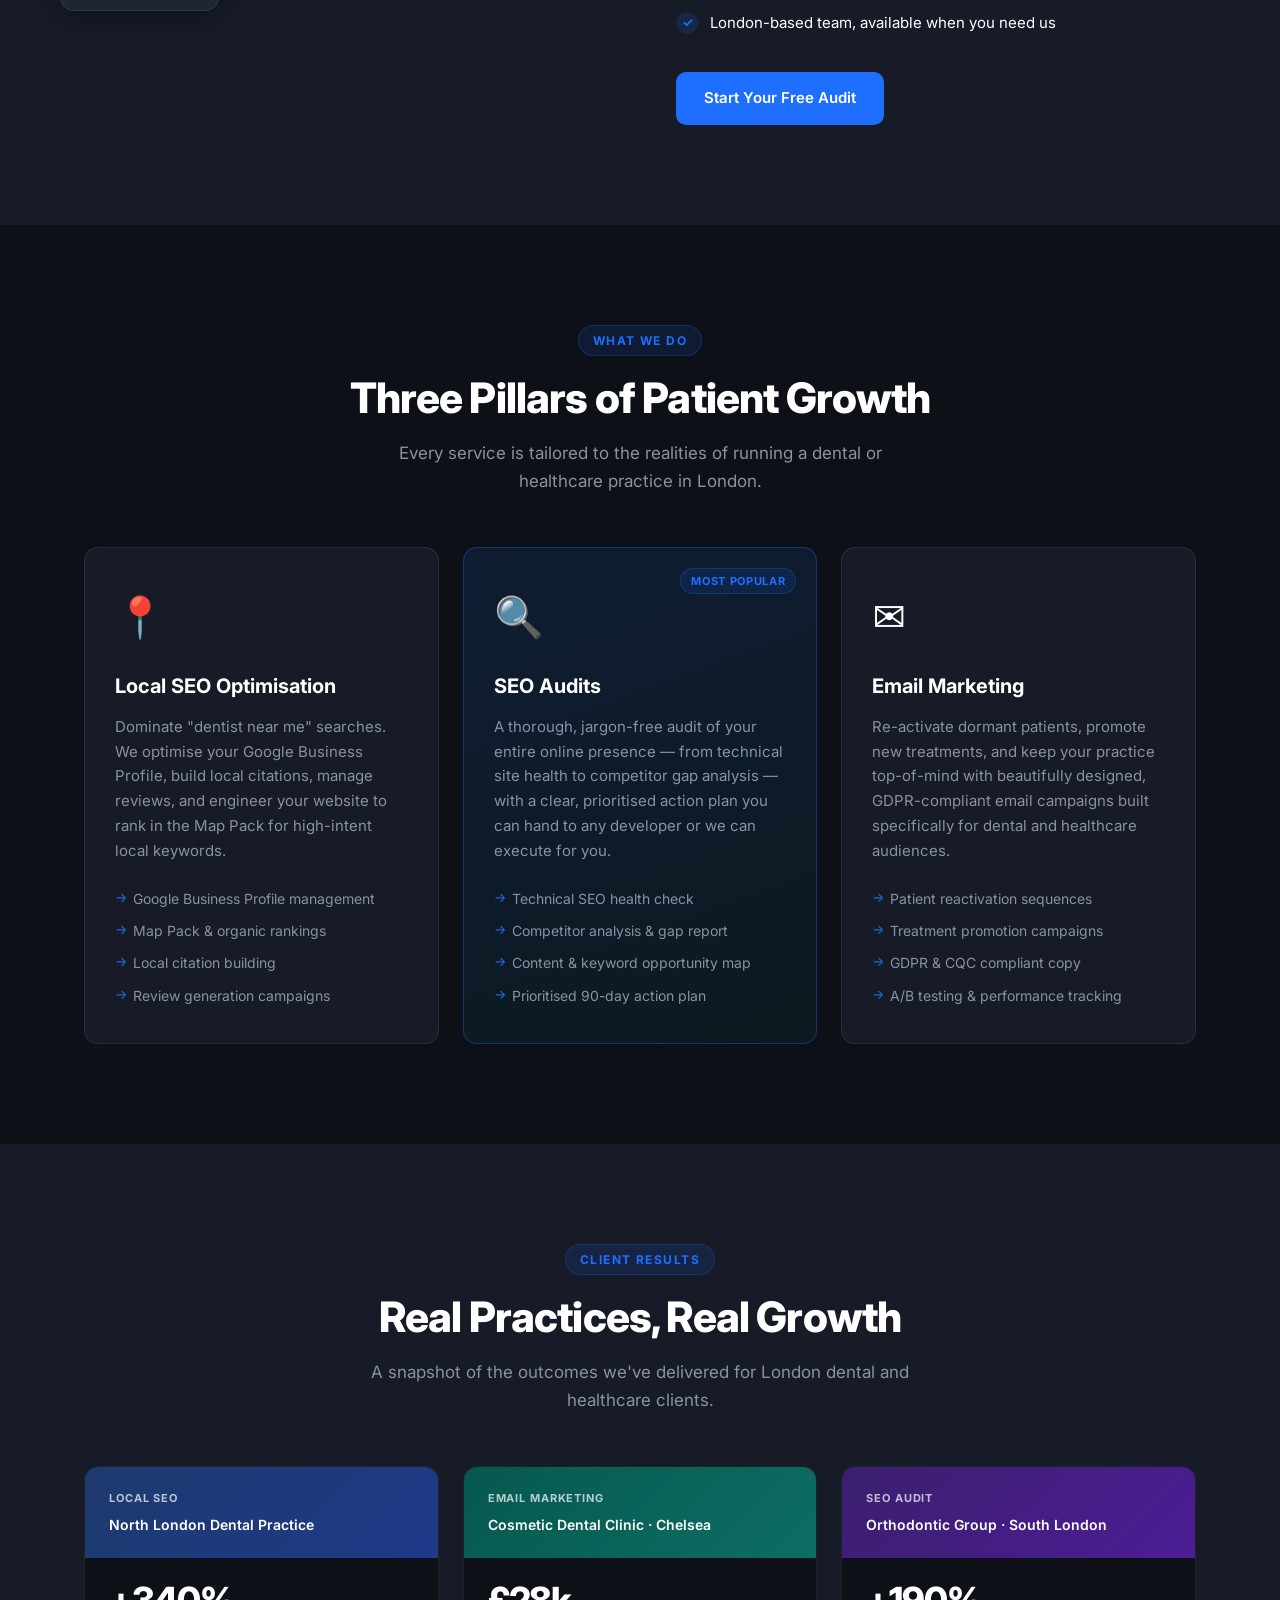
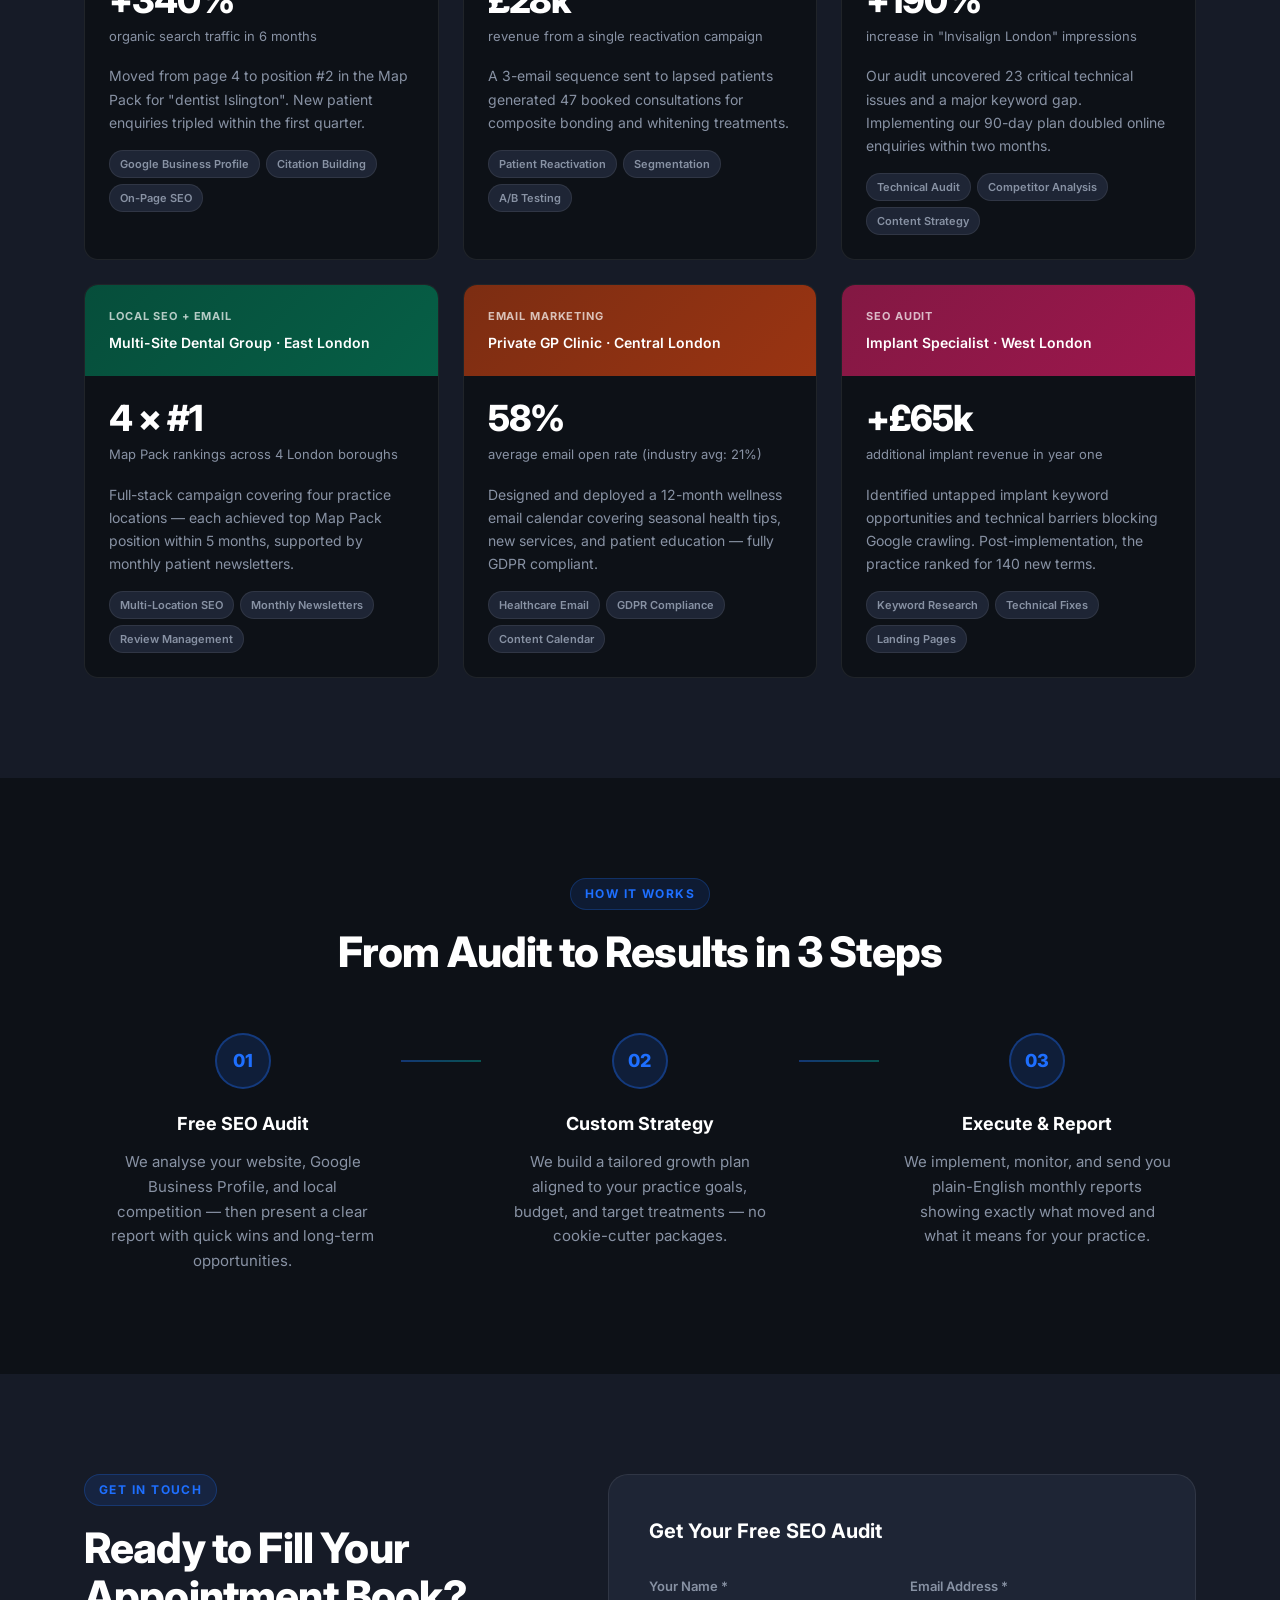
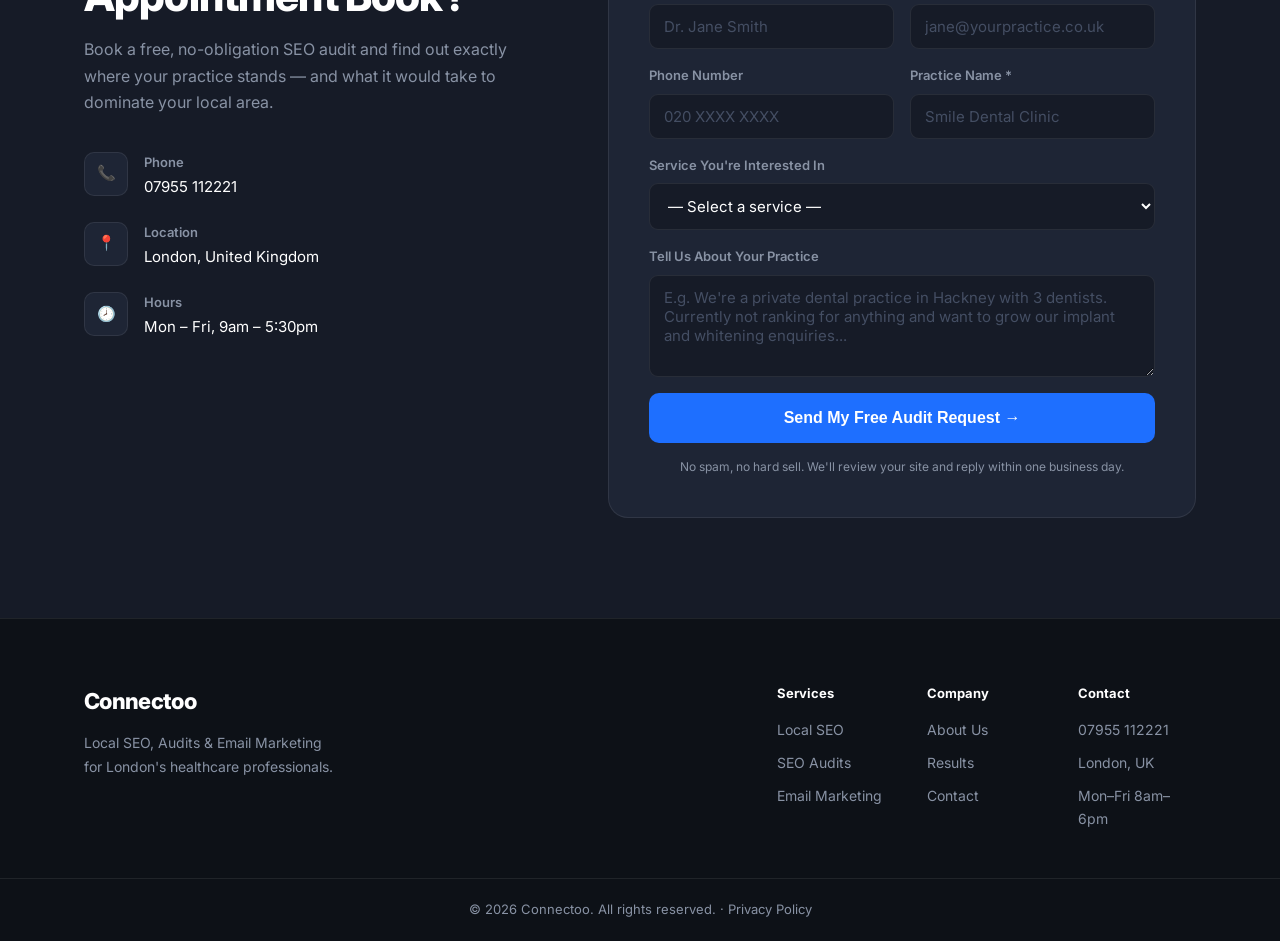
==== commit 497287f4: "Update index.html" ====
--- a/index.html
+++ b/index.html
@@ -379,7 +379,7 @@
             <span class="contact__detail-icon">🕗</span>
             <div>
               <strong>Hours</strong>
-              <span>Mon – Fri, 8am – 6pm</span>
+              <span>Mon – Fri, 9am – 5:30pm</span>
             </div>
           </div>
         </div>
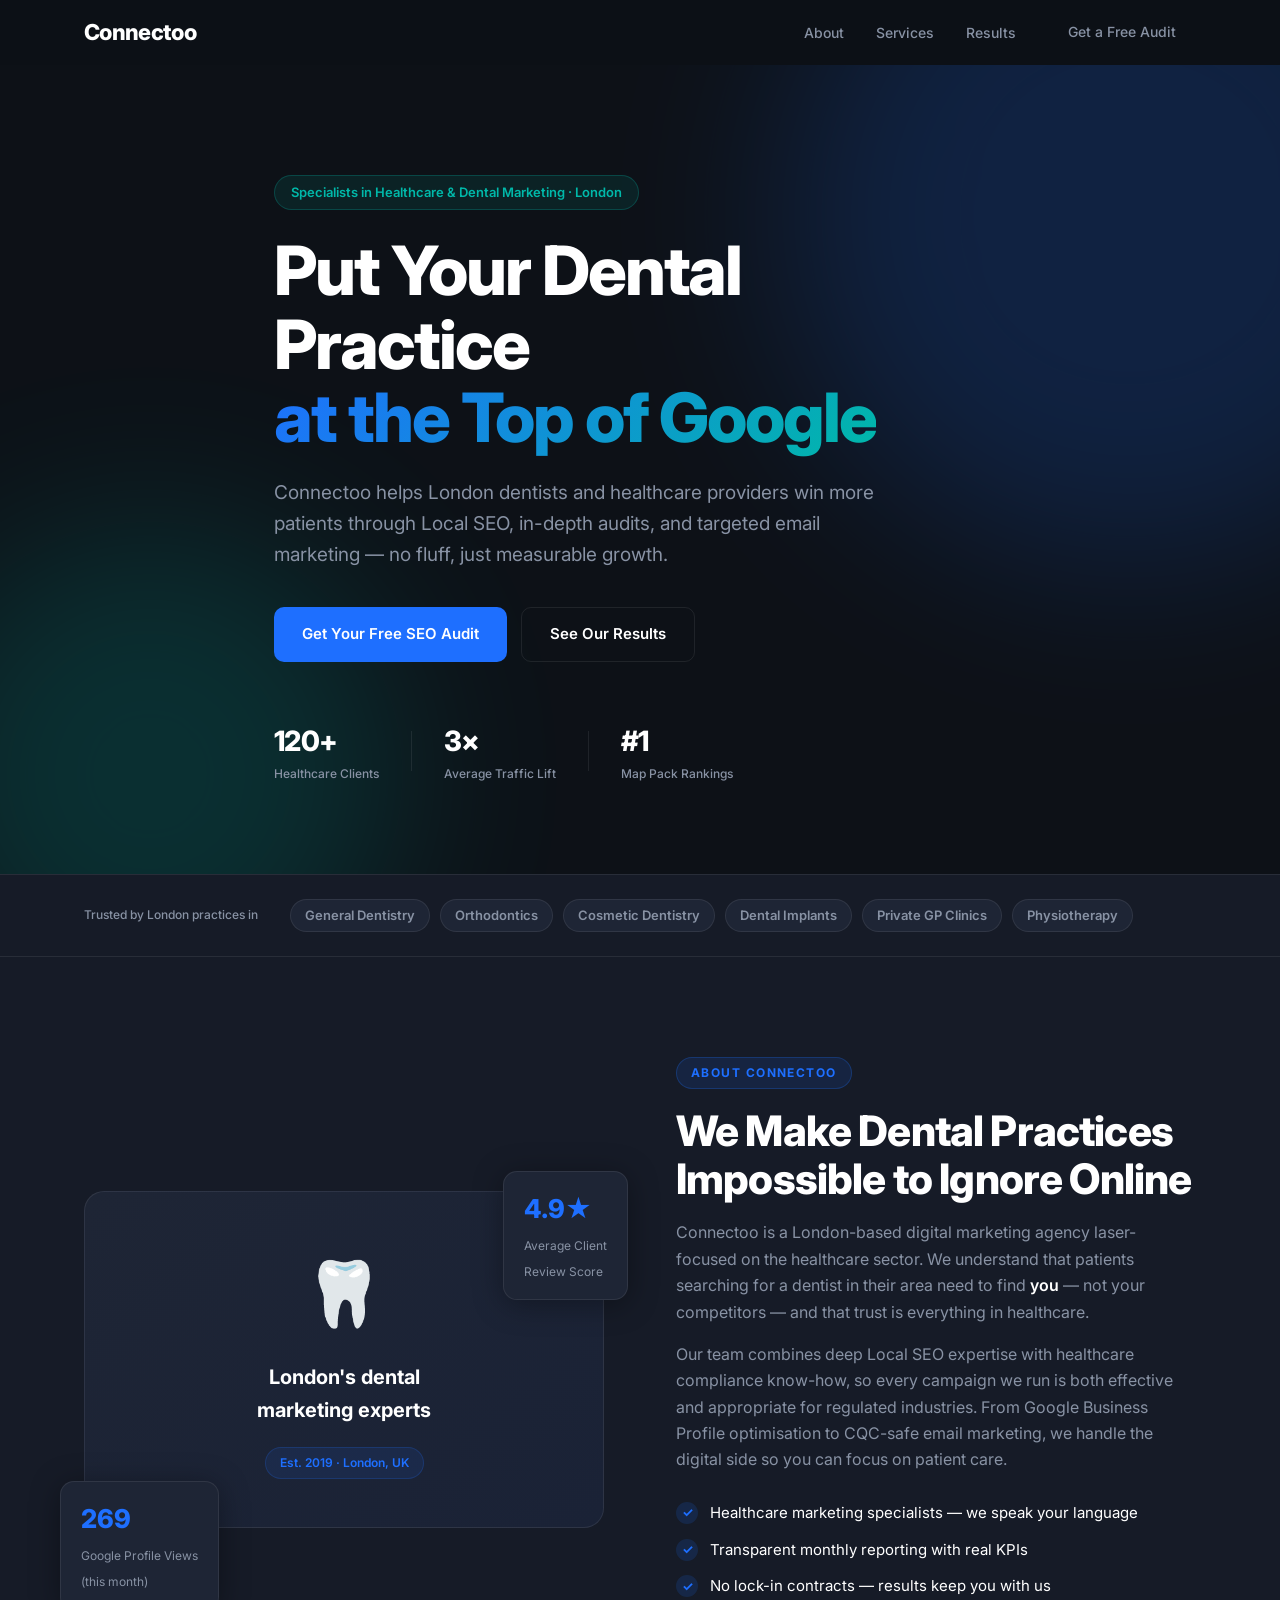
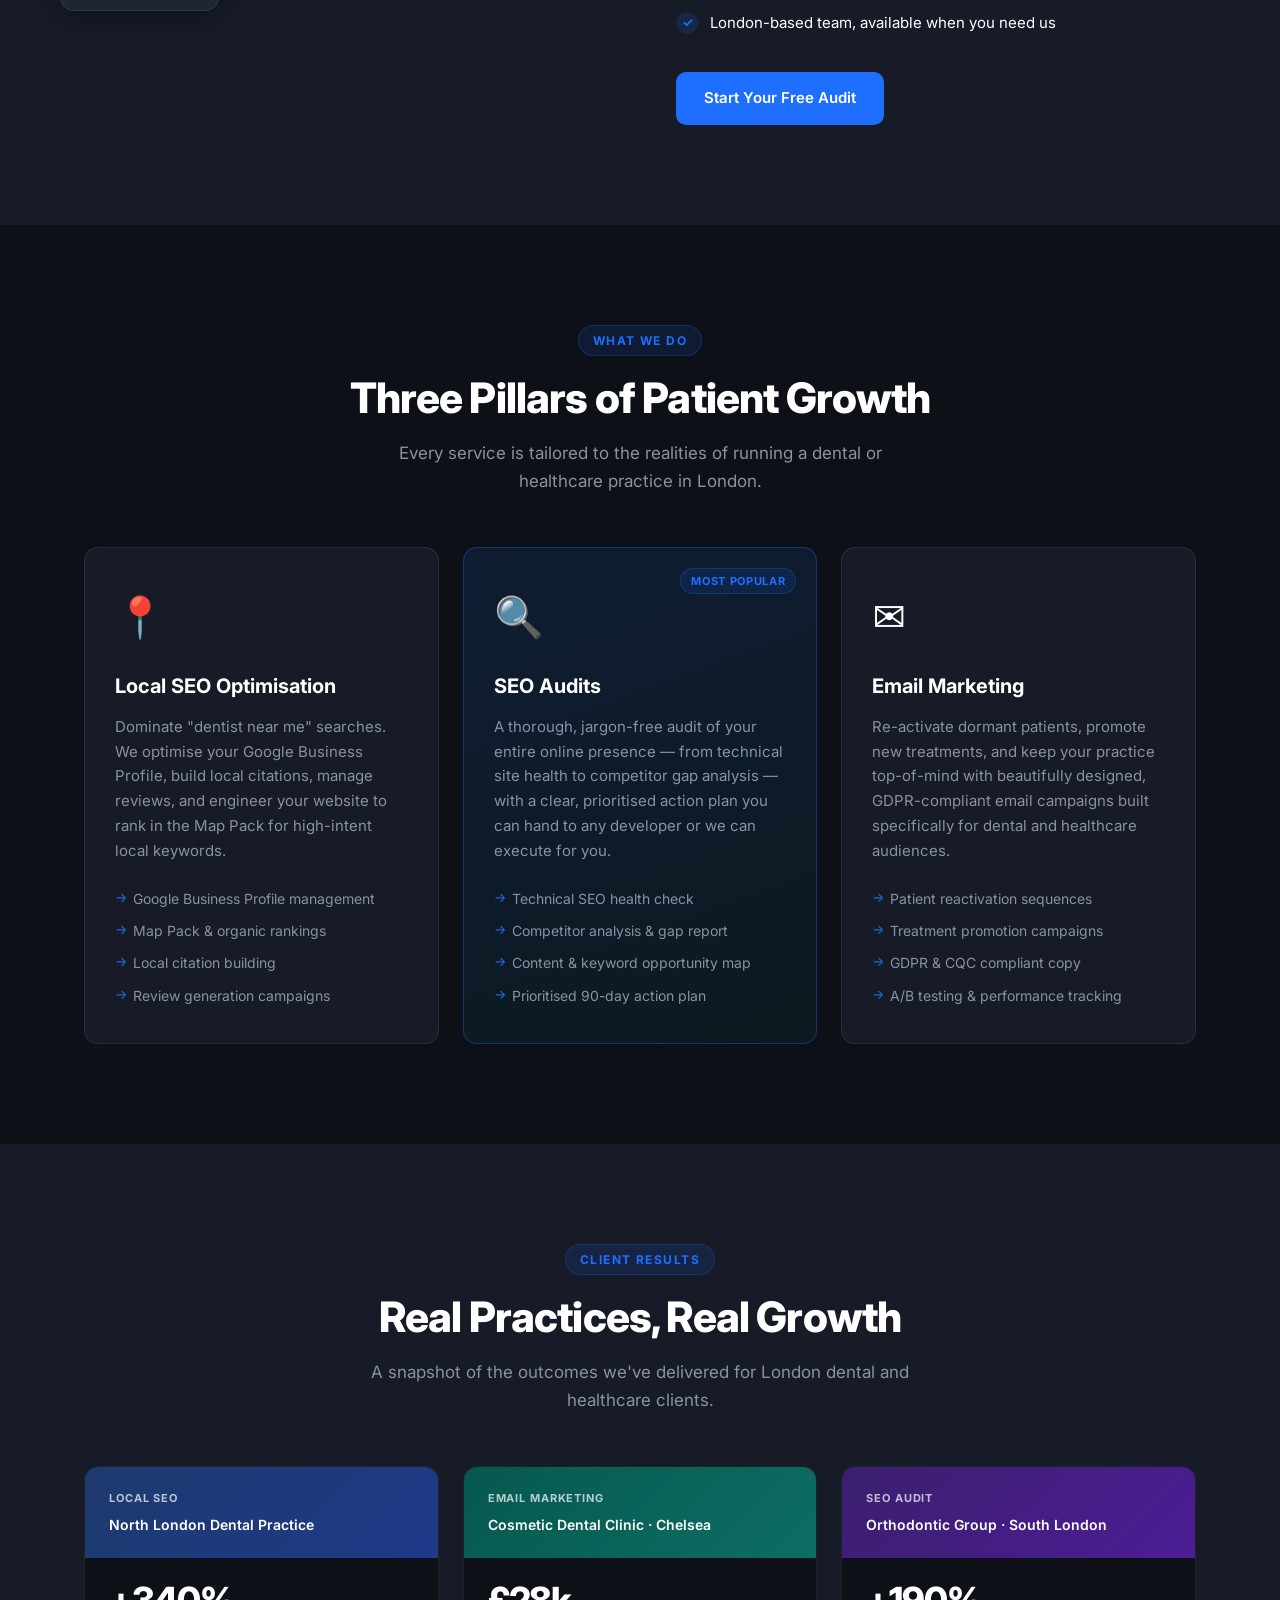
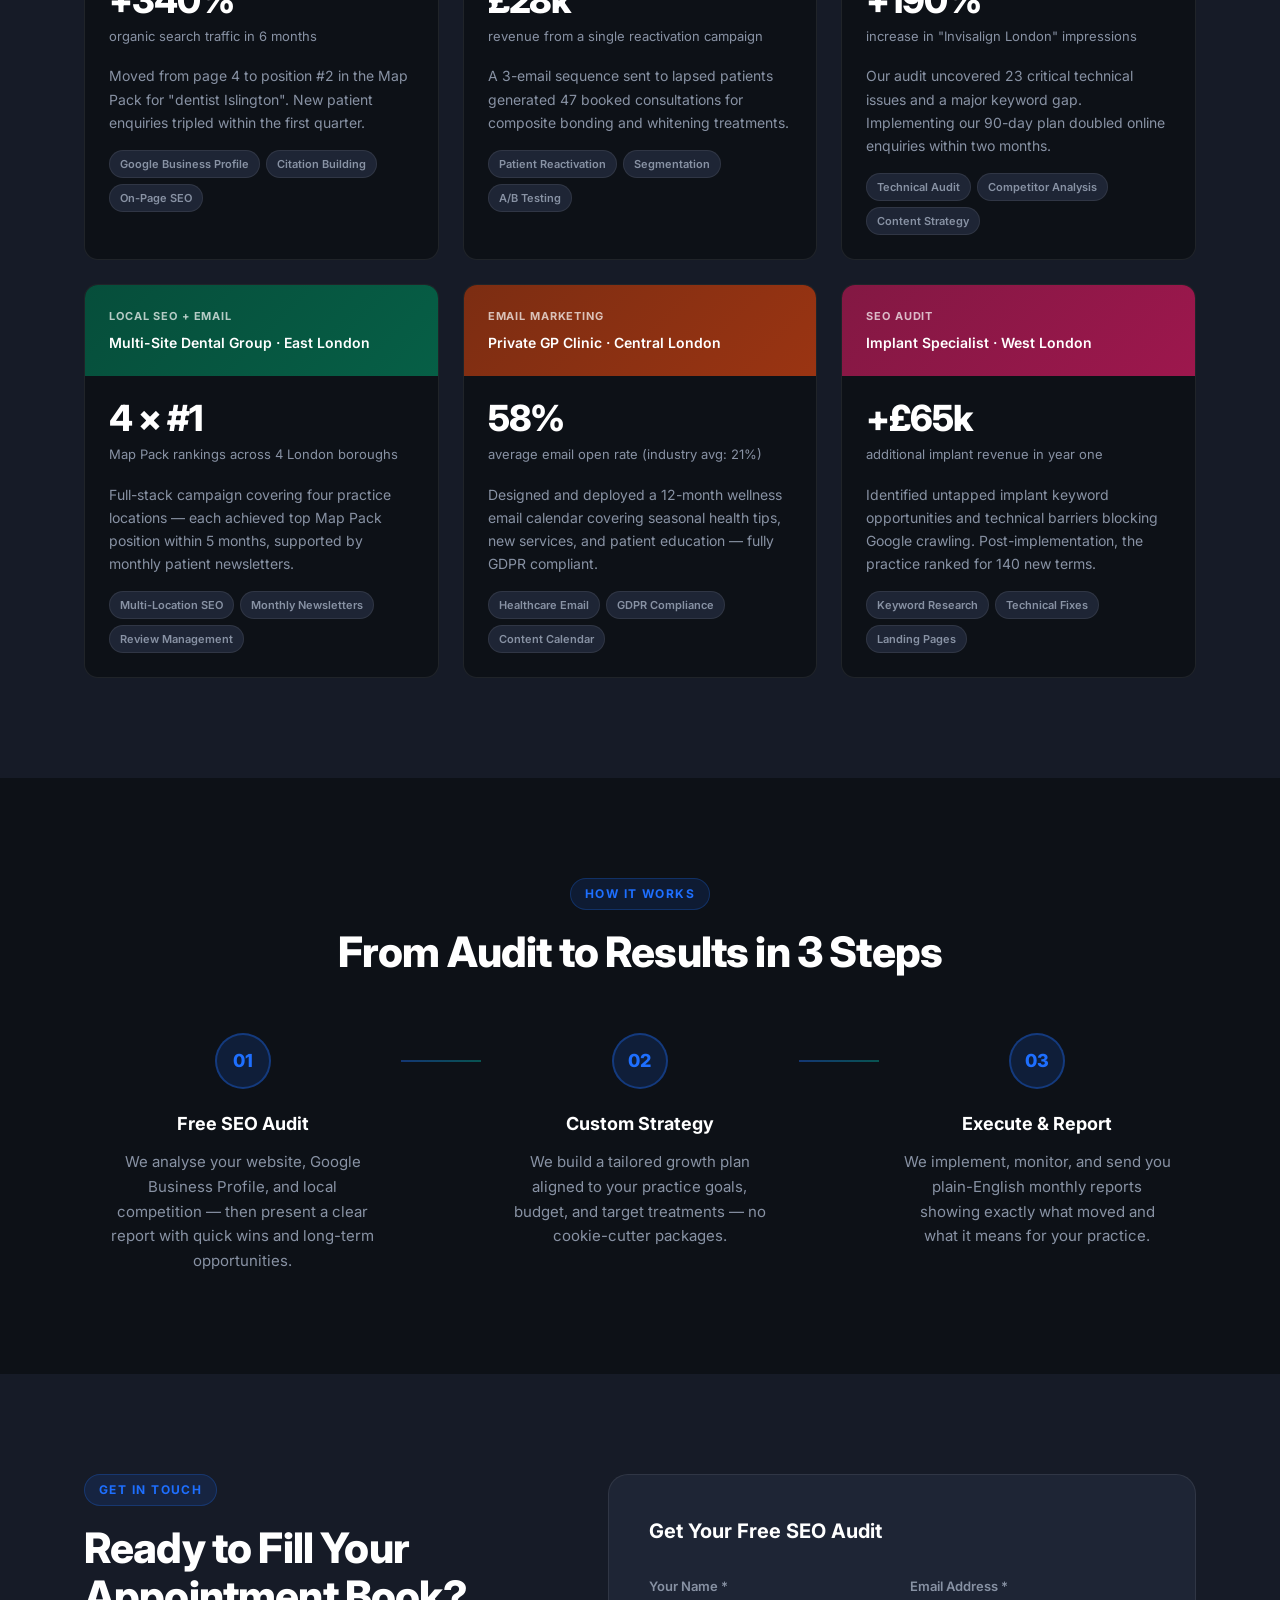
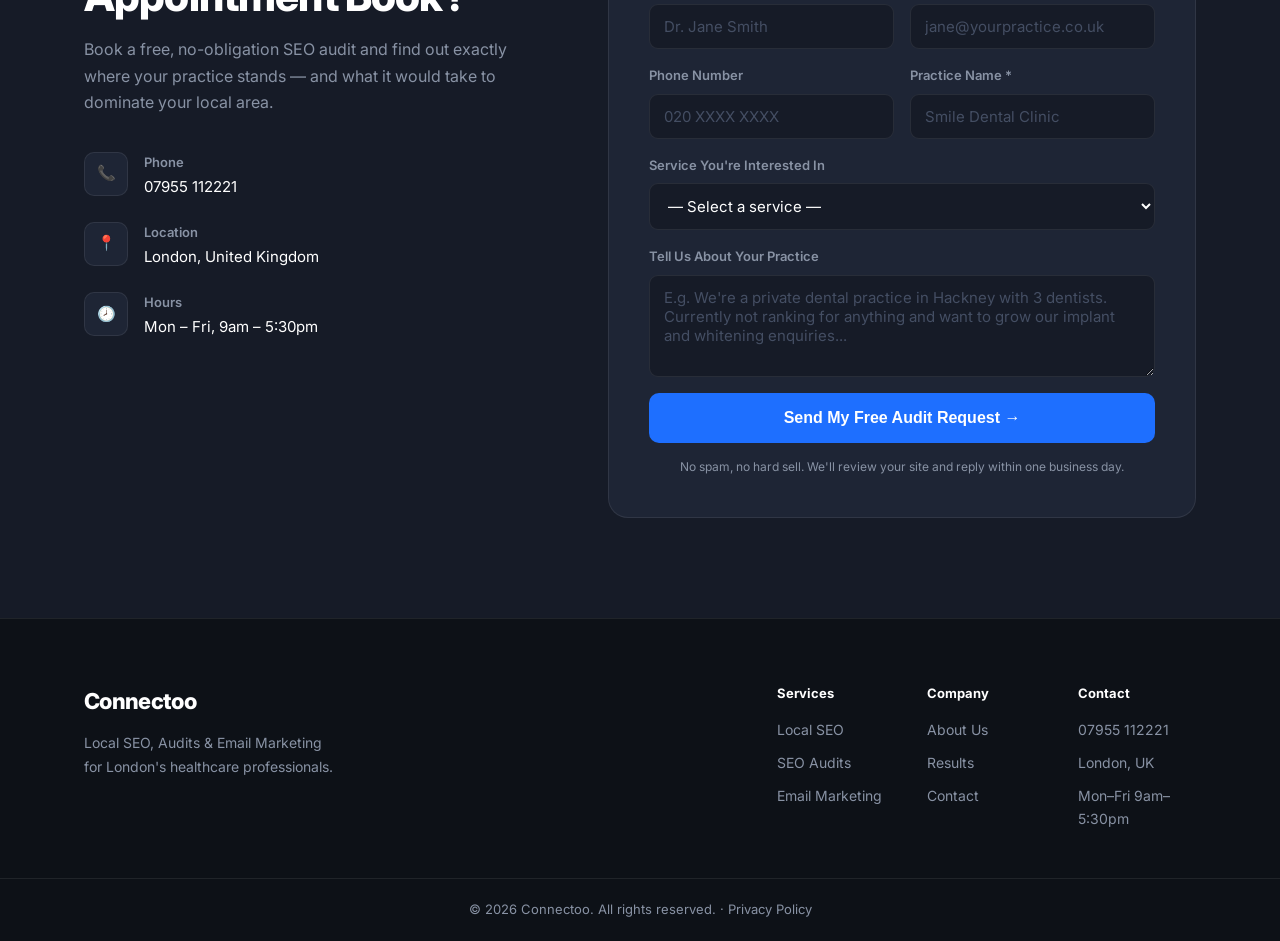
==== commit e3e74153: "Update index.html" ====
--- a/index.html
+++ b/index.html
@@ -459,7 +459,7 @@
           <strong>Contact</strong>
           <a href="tel:07955112221">07955 112221</a>
           <span>London, UK</span>
-          <span>Mon–Fri 8am–6pm</span>
+          <span>Mon–Fri 9am–5:30pm</span>
         </div>
       </div>
     </div>
